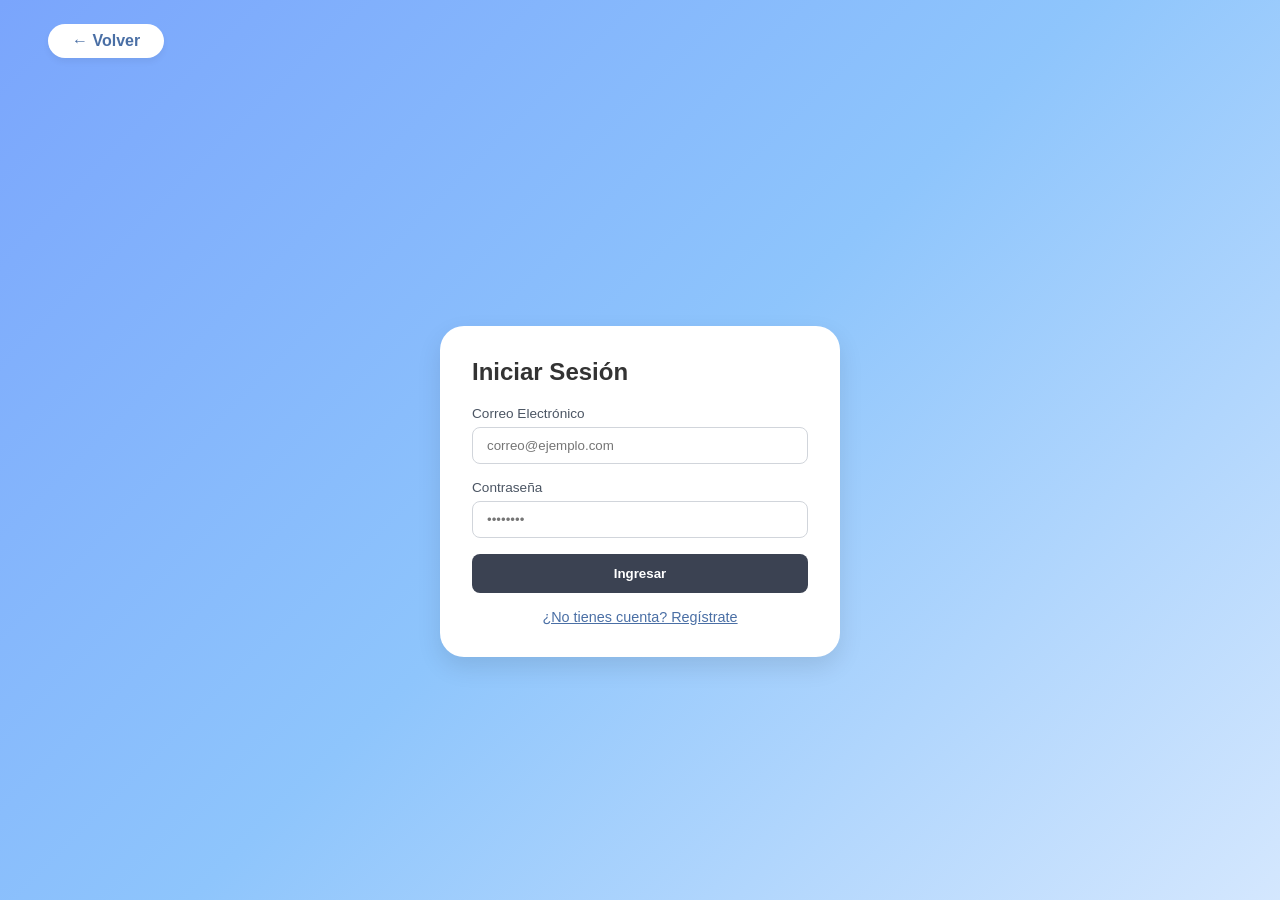
==== auth.html @ fa8da9c6 "first commit" ====
<!DOCTYPE html>
<html lang="es">
<head>
    <meta charset="UTF-8">
    <meta name="viewport" content="width=device-width, initial-scale=1.0">
    <title>Acceso / Registro</title>
    <link rel="stylesheet" href="css/styles.css">
</head>
<body>
    <header class="navbar">
        <a href="index.html" class="brand-capsule">&larr; Volver</a>
    </header>

    <div class="card-auth">
        <h2 id="auth-title" style="margin-bottom: 20px;">Iniciar Sesión</h2>
        
        <form id="auth-form">
            <div class="form-group">
                <label for="email">Correo Electrónico</label>
                <input type="email" id="email" required placeholder="correo@ejemplo.com">
            </div>
            <div class="form-group">
                <label for="password">Contraseña</label>
                <input type="password" id="password" required placeholder="••••••••">
            </div>
            
            <button type="submit" class="btn-primary" id="btn-submit">Ingresar</button>
        </form>

        <p style="margin-top: 16px; font-size: 0.9rem; text-align: center;">
            <a href="#" id="toggle-auth" style="color: #4a6fa5;">¿No tienes cuenta? Regístrate</a>
        </p>
    </div>

    <script src="js/config.js"></script>
    <script src="js/auth.js"></script>
</body>
</html>
---- css/styles.css ----
* {
    margin: 0;
    padding: 0;
    box-sizing: border-box;
    font-family: 'Segoe UI', Tahoma, Geneva, Verdana, sans-serif;
}

body {
    min-height: 100vh;
    /* Fondo degradado suave en tonos azules como en el Figma */
    background: linear-gradient(135deg, #7aa5fc 0%, #8ec5fc 50%, #d4e7fe 100%);
    display: flex;
    flex-direction: column;
    color: #333;
}

/* Barra superior */
.navbar {
    display: flex;
    justify-content: space-between;
    align-items: center;
    padding: 24px 48px;
}

.brand-capsule {
    background-color: #ffffff;
    padding: 8px 24px;
    border-radius: 20px;
    font-weight: 700;
    color: #4a6fa5;
    text-decoration: none;
    box-shadow: 0 4px 6px rgba(0, 0, 0, 0.05);
}

.avatar-circle {
    width: 44px;
    height: 44px;
    background-color: #15a521;
    border-radius: 50%;
    cursor: pointer;
    transition: transform 0.2s;
    border: none;
}

.avatar-circle:hover {
    transform: scale(1.05);
}

/* Contenedor Principal (Main Layout) */
.main-container {
    flex: 1;
    display: flex;
    align-items: center;
    justify-content: center;
    gap: 48px;
    padding: 24px 48px 64px 48px;
}

.preview-card {
    width: 320px;
    height: 320px;
    background-image: url('../assets/Logo.jpg');
    background-size: contain;
    background-repeat: no-repeat;
    background-position: center;
    border-radius: 36px;
    box-shadow: 0 12px 24px rgba(0, 0, 0, 0.15);
    display: flex;
    align-items: center;
    justify-content: center;
}

/* Bloques de la derecha */
.content-right {
    display: flex;
    flex-direction: column;
    gap: 16px;
    max-width: 460px;
    width: 100%;
}

.pill-small {
    background-color: #e5e7eb;
    height: 18px;
    width: 70%;
    border-radius: 9px;
}

.card-block {
    background-color: #e5e7eb;
    height: 60px;
    border-radius: 12px;
    display: flex;
    align-items: center;
    padding: 0 20px;
    font-weight: 600;
    color: #4b5563;
    text-decoration: none;
    box-shadow: 0 2px 4px rgba(0, 0, 0, 0.04);
}

/* Sección inferior con degradado a blanco */
section {
    width: 100%;
    background: linear-gradient(180deg, rgba(255, 255, 255, 0) 0%, rgba(255, 255, 255, 0.7) 35%, #ffffff 70%, #ffffff 100%);
    padding: 80px 48px;
    display: flex;
    justify-content: center;
    align-items: center;
    min-height: 400px;
    color: #2e384d;
}

/* Vistas de Login / Dashboard */
.card-auth {
    background: #ffffff;
    padding: 32px;
    border-radius: 24px;
    width: 100%;
    max-width: 400px;
    margin: auto;
    box-shadow: 0 10px 25px rgba(0, 0, 0, 0.1);
}

.form-group {
    margin-bottom: 16px;
}

.form-group label {
    display: block;
    margin-bottom: 6px;
    font-size: 0.85rem;
    color: #4b5563;
}

.form-group input {
    width: 100%;
    padding: 10px 14px;
    border: 1px solid #d1d5db;
    border-radius: 8px;
}

.btn-primary {
    width: 100%;
    padding: 12px;
    background-color: #3b4252;
    color: #ffffff;
    border: none;
    border-radius: 8px;
    cursor: pointer;
    font-weight: 600;
}
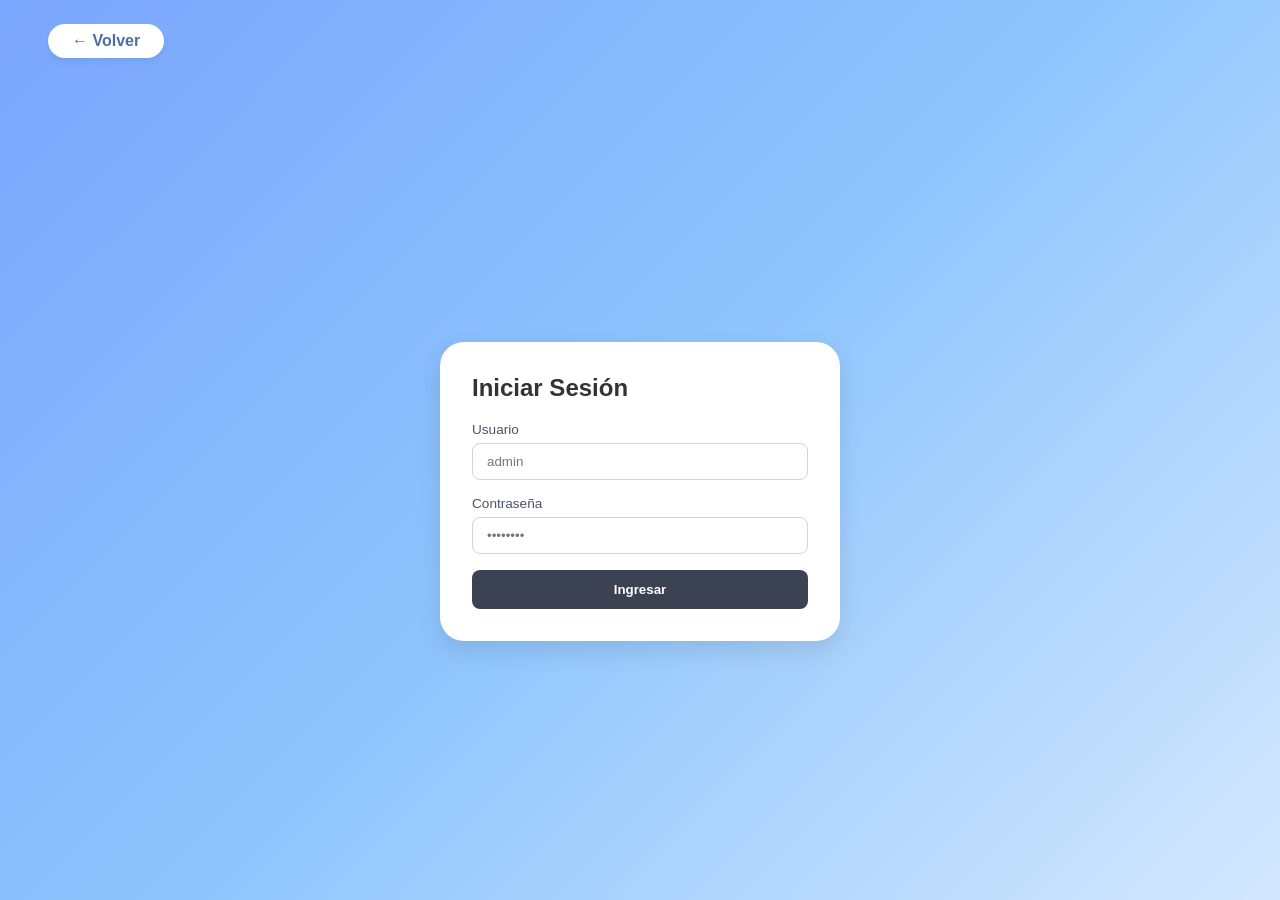
==== commit daed12bd: "add auth and config" ====
--- a/auth.html
+++ b/auth.html
@@ -3,7 +3,7 @@
 <head>
     <meta charset="UTF-8">
     <meta name="viewport" content="width=device-width, initial-scale=1.0">
-    <title>Acceso / Registro</title>
+    <title>Acceso al Sistema</title>
     <link rel="stylesheet" href="css/styles.css">
 </head>
 <body>
@@ -16,23 +16,22 @@
         
         <form id="auth-form">
             <div class="form-group">
-                <label for="email">Correo Electrónico</label>
-                <input type="email" id="email" required placeholder="correo@ejemplo.com">
+                <label for="username">Usuario</label>
+                <input type="text" id="username" required placeholder="admin">
             </div>
             <div class="form-group">
                 <label for="password">Contraseña</label>
                 <input type="password" id="password" required placeholder="••••••••">
             </div>
-            
+
             <button type="submit" class="btn-primary" id="btn-submit">Ingresar</button>
+
+            <!-- Mensaje de error debajo del botón -->
+            <p id="error-message" style="color: #e63946; font-size: 0.9rem; margin-top: 14px; text-align: center; display: none; font-weight: 500;"></p>
         </form>
-
-        <p style="margin-top: 16px; font-size: 0.9rem; text-align: center;">
-            <a href="#" id="toggle-auth" style="color: #4a6fa5;">¿No tienes cuenta? Regístrate</a>
-        </p>
     </div>
 
-    <script src="js/config.js"></script>
-    <script src="js/auth.js"></script>
+    <script src="script/config.js"></script>
+    <script src="script/auth.js"></script>
 </body>
 </html>
--- a/css/styles.css
+++ b/css/styles.css
@@ -149,4 +149,5 @@
     border-radius: 8px;
     cursor: pointer;
     font-weight: 600;
-}+}
+
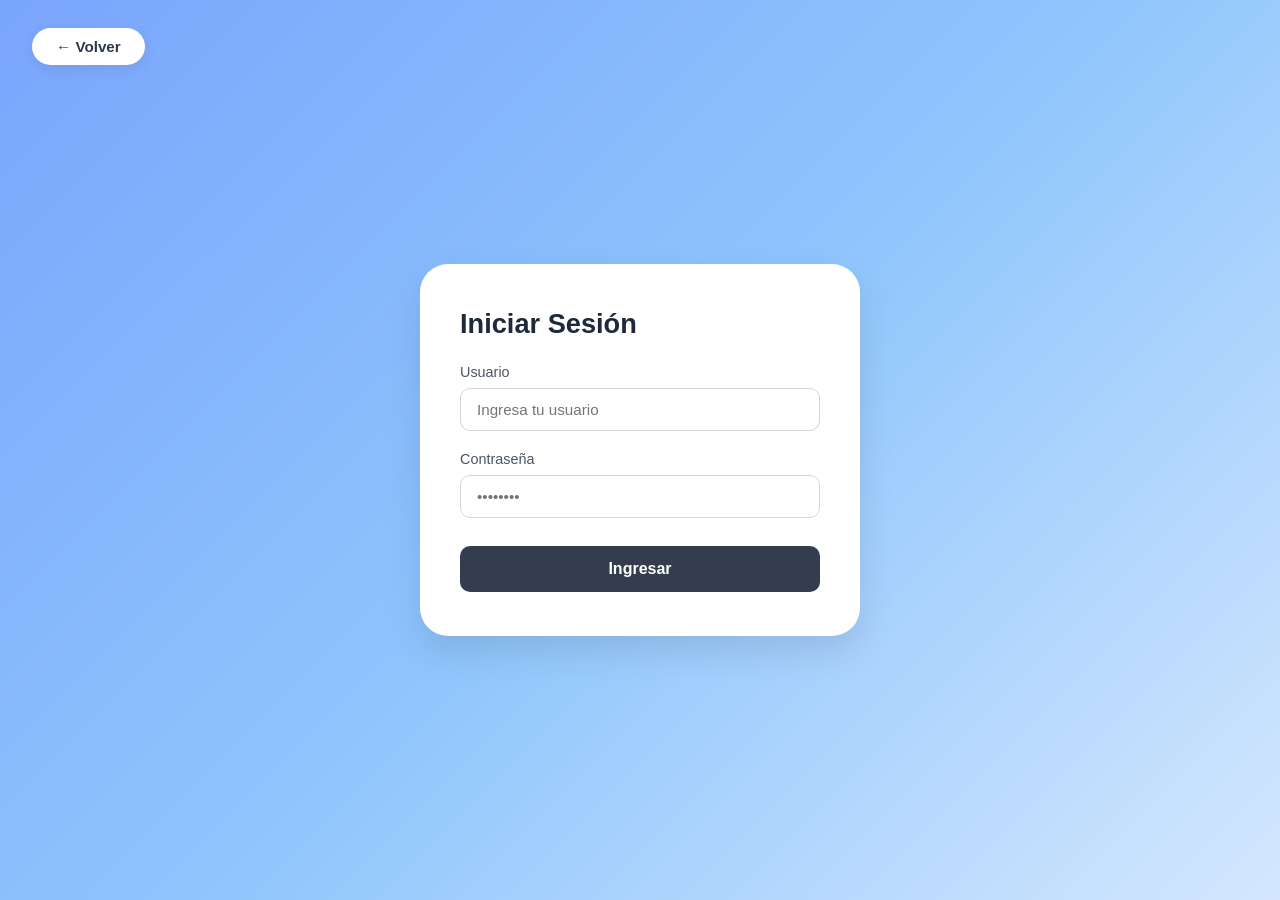
==== commit 7ee6b711: "Add files and js" ====
--- a/auth.html
+++ b/auth.html
@@ -1,37 +1,38 @@
 <!DOCTYPE html>
 <html lang="es">
 <head>
-    <meta charset="UTF-8">
-    <meta name="viewport" content="width=device-width, initial-scale=1.0">
-    <title>Acceso al Sistema</title>
-    <link rel="stylesheet" href="css/styles.css">
+  <meta charset="UTF-8">
+  <meta name="viewport" content="width=device-width, initial-scale=1.0">
+  <title>Iniciar Sesión</title>
+  <link rel="stylesheet" href="css/styles.css">
 </head>
-<body>
-    <header class="navbar">
-        <a href="index.html" class="brand-capsule">&larr; Volver</a>
-    </header>
+<body class="auth-page">
 
-    <div class="card-auth">
-        <h2 id="auth-title" style="margin-bottom: 20px;">Iniciar Sesión</h2>
-        
-        <form id="auth-form">
-            <div class="form-group">
-                <label for="username">Usuario</label>
-                <input type="text" id="username" required placeholder="admin">
-            </div>
-            <div class="form-group">
-                <label for="password">Contraseña</label>
-                <input type="password" id="password" required placeholder="••••••••">
-            </div>
+  <!-- Botón Volver arriba a la izquierda -->
+  <a href="index.html" class="btn-volver">← Volver</a>
 
-            <button type="submit" class="btn-primary" id="btn-submit">Ingresar</button>
+  <!-- Contenedor central -->
+  <main class="auth-container">
+    <form id="auth-form" class="auth-card">
+      <h1 class="auth-title">Iniciar Sesión</h1>
 
-            <!-- Mensaje de error debajo del botón -->
-            <p id="error-message" style="color: #e63946; font-size: 0.9rem; margin-top: 14px; text-align: center; display: none; font-weight: 500;"></p>
-        </form>
-    </div>
+      <div class="form-group">
+        <label for="username">Usuario</label>
+        <input type="text" id="username" name="username" placeholder="Ingresa tu usuario" required autocomplete="username">
+      </div>
 
-    <script src="script/config.js"></script>
-    <script src="script/auth.js"></script>
+      <div class="form-group">
+        <label for="password">Contraseña</label>
+        <input type="password" id="password" name="password" placeholder="••••••••" required autocomplete="current-password">
+      </div>
+
+      <div id="error-message" class="error-message"></div>
+
+      <button type="submit" id="btn-submit" class="btn-submit">Ingresar</button>
+    </form>
+  </main>
+
+  <script src="script/config.js"></script>
+  <script src="script/auth.js"></script>
 </body>
 </html>
--- a/css/styles.css
+++ b/css/styles.css
@@ -1,153 +1,409 @@
 * {
-    margin: 0;
-    padding: 0;
-    box-sizing: border-box;
-    font-family: 'Segoe UI', Tahoma, Geneva, Verdana, sans-serif;
+  margin: 0;
+  padding: 0;
+  box-sizing: border-box;
+  font-family: 'Segoe UI', Tahoma, Geneva, Verdana, sans-serif;
 }
 
 body {
-    min-height: 100vh;
-    /* Fondo degradado suave en tonos azules como en el Figma */
-    background: linear-gradient(135deg, #7aa5fc 0%, #8ec5fc 50%, #d4e7fe 100%);
-    display: flex;
+  min-height: 100vh;
+  background: linear-gradient(135deg, #7aa5fc 0%, #8ec5fc 50%, #d4e7fe 100%);
+  display: flex;
+  flex-direction: column;
+  color: #333;
+  position: relative;
+}
+
+/* =========================================
+   BARRA SUPERIOR Y MENÚ SANDWICH (INDEX)
+   ========================================= */
+.navbar {
+  display: flex;
+  justify-content: flex-end;
+  align-items: center;
+  padding: 24px 48px;
+  position: relative;
+  width: 100%;
+}
+
+.menu-container {
+  position: relative;
+}
+
+/* Botón circular verde con sandwich de 3 líneas */
+.avatar-circle {
+  width: 44px;
+  height: 44px;
+  background-color: #15a521;
+  border-radius: 50%;
+  cursor: pointer;
+  border: none;
+  display: flex;
+  justify-content: center;
+  align-items: center;
+  position: relative;
+  transition: transform 0.2s, box-shadow 0.2s;
+  box-shadow: 0 4px 10px rgba(21, 165, 33, 0.3);
+}
+
+/* 3 barras horizontales blancas */
+.avatar-circle::before {
+  content: '';
+  width: 20px;
+  height: 2.5px;
+  background-color: #ffffff;
+  border-radius: 2px;
+  box-shadow: 0 -6px 0 #ffffff, 0 6px 0 #ffffff;
+  transition: transform 0.2s;
+}
+
+.avatar-circle:hover {
+  transform: scale(1.08);
+  box-shadow: 0 6px 14px rgba(21, 165, 33, 0.45);
+}
+
+/* Menú flotante */
+.dropdown-menu {
+  position: absolute;
+  top: 54px;
+  right: 0;
+  background: #ffffff;
+  min-width: 200px;
+  border-radius: 16px;
+  box-shadow: 0 10px 30px rgba(0, 0, 0, 0.15);
+  padding: 8px;
+  display: none;
+  flex-direction: column;
+  z-index: 1000;
+  border: 1px solid rgba(0, 0, 0, 0.05);
+}
+
+.dropdown-menu.active {
+  display: flex;
+  animation: fadeIn 0.2s ease-out;
+}
+
+@keyframes fadeIn {
+  from {
+    opacity: 0;
+    transform: translateY(-8px);
+  }
+  to {
+    opacity: 1;
+    transform: translateY(0);
+  }
+}
+
+.dropdown-item {
+  display: flex;
+  align-items: center;
+  gap: 12px;
+  padding: 10px 16px;
+  text-decoration: none;
+  color: #374151;
+  font-size: 0.95rem;
+  font-weight: 500;
+  border-radius: 10px;
+  transition: background 0.15s, color 0.15s;
+}
+
+.dropdown-item svg {
+  width: 18px;
+  height: 18px;
+}
+
+.dropdown-item:hover {
+  background-color: #f3f4f6;
+  color: #15a521;
+}
+
+.dropdown-divider {
+  height: 1px;
+  background: #e5e7eb;
+  margin: 6px 0;
+}
+
+.dropdown-item-login {
+  color: #2563eb;
+  font-weight: 600;
+}
+
+.dropdown-item-login:hover {
+  background-color: #eff6ff;
+  color: #1d4ed8;
+}
+
+/* =========================================
+   ELEMENTOS PRINCIPALES DE INDEX.HTML
+   ========================================= */
+.main-container {
+  flex: 1;
+  display: flex;
+  align-items: center;
+  justify-content: center;
+  gap: 48px;
+  padding: 40px 48px 80px 48px;
+}
+
+.preview-card {
+  width: 260px;
+  height: 260px;
+  background-image: url('../assets/icono_safo.png');
+  background-size: contain;
+  background-repeat: no-repeat;
+  background-position: center;
+  border-radius: 40px;
+  box-shadow: 0 16px 36px rgba(0, 0, 0, 0.15);
+  display: flex;
+  align-items: center;
+  justify-content: center;
+  flex-shrink: 0;
+}
+
+/* Bloque de marca SAFO */
+.brand-block {
+  display: flex;
+  flex-direction: column;
+  justify-content: center;
+  align-items: flex-start;
+}
+
+.brand-title {
+  font-size: 5.2rem;
+  font-weight: 800;
+  color: #111827;
+  letter-spacing: 0.12em;
+  line-height: 1;
+  margin: 0;
+  font-family: system-ui, -apple-system, BlinkMacSystemFont, 'Segoe UI', Roboto, sans-serif;
+}
+
+/* Línea tricolor decorativa (Naranja, Azul, Verde) */
+.brand-divider {
+  display: flex;
+  align-items: center;
+  gap: 8px;
+  margin-top: 14px;
+  margin-bottom: 14px;
+}
+
+.brand-divider .bar-orange {
+  width: 95px;
+  height: 7px;
+  background-color: #f59e0b;
+  border-radius: 4px;
+}
+
+.brand-divider .bar-blue {
+  width: 40px;
+  height: 7px;
+  background-color: #2563eb;
+  border-radius: 4px;
+}
+
+.brand-divider .bar-green {
+  width: 14px;
+  height: 7px;
+  background-color: #22c55e;
+  border-radius: 4px;
+}
+
+.brand-subtitle {
+  font-size: 1.05rem;
+  color: #4b5563;
+  font-weight: 500;
+  letter-spacing: 0.02em;
+  margin: 0;
+}
+
+/* =========================================
+   SECCIONES INFORMATIVAS (SIN CORTE VISUAL)
+   ========================================= */
+
+/* Primera sección: Fundido gradual del azul al blanco */
+#licencia.info-section {
+  width: 100%;
+  background: linear-gradient(180deg, rgba(255, 255, 255, 0) 0%, rgba(255, 255, 255, 0.6) 40%, #ffffff 85%, #ffffff 100%);
+  padding: 100px 48px 60px 48px;
+  display: flex;
+  justify-content: center;
+  align-items: center;
+  color: #2e384d;
+}
+
+/* Segunda sección: Fondo blanco sólido y continuo */
+#contacto.info-section {
+  width: 100%;
+  background-color: #ffffff;
+  padding: 60px 48px 100px 48px;
+  display: flex;
+  justify-content: center;
+  align-items: center;
+  color: #2e384d;
+}
+
+.info-content {
+  max-width: 680px;
+  text-align: center;
+}
+
+.info-content h1 {
+  font-size: 2rem;
+  font-weight: 700;
+  margin-bottom: 1rem;
+  color: #1e293b;
+}
+
+.info-content p {
+  line-height: 1.6;
+  color: #4b5563;
+  font-size: 1rem;
+}
+
+/* =========================================
+   DISEÑO AUTH.HTML (TARJETA BLANCA FLOTANTE)
+   ========================================= */
+.auth-page {
+  position: relative;
+  min-height: 100vh;
+  display: flex;
+  align-items: center;
+  justify-content: center;
+}
+
+/* Botón píldora Volver */
+.btn-volver,
+a[href="index.html"].btn-volver {
+  position: absolute;
+  top: 28px;
+  left: 32px;
+  background-color: #ffffff;
+  color: #2e384d;
+  padding: 10px 24px;
+  border-radius: 9999px;
+  font-weight: 600;
+  font-size: 0.95rem;
+  text-decoration: none;
+  box-shadow: 0 4px 14px rgba(0, 0, 0, 0.08);
+  display: inline-flex;
+  align-items: center;
+  gap: 6px;
+  transition: transform 0.15s, box-shadow 0.15s;
+  z-index: 100;
+}
+
+.btn-volver:hover {
+  transform: translateY(-1px);
+  box-shadow: 0 6px 18px rgba(0, 0, 0, 0.12);
+}
+
+.auth-container {
+  width: 100%;
+  display: flex;
+  justify-content: center;
+  align-items: center;
+  padding: 24px;
+}
+
+/* Tarjeta flotante blanca */
+.auth-card {
+  background: #ffffff;
+  width: 100%;
+  max-width: 440px;
+  padding: 44px 40px;
+  border-radius: 28px;
+  box-shadow: 0 16px 36px rgba(0, 0, 0, 0.1);
+  display: flex;
+  flex-direction: column;
+  gap: 20px;
+}
+
+.auth-title {
+  font-size: 1.7rem;
+  font-weight: 700;
+  color: #1e293b;
+  margin-bottom: 4px;
+  text-align: left;
+}
+
+.form-group {
+  display: flex;
+  flex-direction: column;
+  gap: 8px;
+}
+
+.form-group label {
+  font-size: 0.9rem;
+  font-weight: 500;
+  color: #4b5563;
+  margin: 0;
+  text-align: left;
+}
+
+.form-group input {
+  width: 100%;
+  padding: 12px 16px;
+  border: 1px solid #d1d5db;
+  border-radius: 10px;
+  font-size: 0.95rem;
+  color: #1f2937;
+  outline: none;
+  background-color: #ffffff;
+  transition: border-color 0.2s, box-shadow 0.2s;
+}
+
+.form-group input:focus {
+  border-color: #3b82f6;
+  box-shadow: 0 0 0 3px rgba(59, 130, 246, 0.15);
+}
+
+/* Botón oscuro Ingresar */
+.btn-submit {
+  background-color: #333d4d;
+  color: #ffffff;
+  padding: 14px;
+  border: none;
+  border-radius: 10px;
+  font-size: 1rem;
+  font-weight: 600;
+  cursor: pointer;
+  margin-top: 8px;
+  transition: background-color 0.2s, transform 0.1s;
+}
+
+.btn-submit:hover {
+  background-color: #252d3a;
+}
+
+.btn-submit:active {
+  transform: scale(0.99);
+}
+
+.btn-submit:disabled {
+  background-color: #94a3b8;
+  cursor: not-allowed;
+}
+
+.error-message {
+  display: none;
+  background-color: #fee2e2;
+  color: #b91c1c;
+  padding: 10px 14px;
+  border-radius: 8px;
+  font-size: 0.88rem;
+  text-align: center;
+  border: 1px solid #fecaca;
+}
+
+/* Responsive */
+@media (max-width: 768px) {
+  .main-container {
     flex-direction: column;
-    color: #333;
-}
-
-/* Barra superior */
-.navbar {
-    display: flex;
-    justify-content: space-between;
+    text-align: center;
+    gap: 24px;
+  }
+
+  .brand-block {
     align-items: center;
-    padding: 24px 48px;
-}
-
-.brand-capsule {
-    background-color: #ffffff;
-    padding: 8px 24px;
-    border-radius: 20px;
-    font-weight: 700;
-    color: #4a6fa5;
-    text-decoration: none;
-    box-shadow: 0 4px 6px rgba(0, 0, 0, 0.05);
-}
-
-.avatar-circle {
-    width: 44px;
-    height: 44px;
-    background-color: #15a521;
-    border-radius: 50%;
-    cursor: pointer;
-    transition: transform 0.2s;
-    border: none;
-}
-
-.avatar-circle:hover {
-    transform: scale(1.05);
-}
-
-/* Contenedor Principal (Main Layout) */
-.main-container {
-    flex: 1;
-    display: flex;
-    align-items: center;
-    justify-content: center;
-    gap: 48px;
-    padding: 24px 48px 64px 48px;
-}
-
-.preview-card {
-    width: 320px;
-    height: 320px;
-    background-image: url('../assets/Logo.jpg');
-    background-size: contain;
-    background-repeat: no-repeat;
-    background-position: center;
-    border-radius: 36px;
-    box-shadow: 0 12px 24px rgba(0, 0, 0, 0.15);
-    display: flex;
-    align-items: center;
-    justify-content: center;
-}
-
-/* Bloques de la derecha */
-.content-right {
-    display: flex;
-    flex-direction: column;
-    gap: 16px;
-    max-width: 460px;
-    width: 100%;
-}
-
-.pill-small {
-    background-color: #e5e7eb;
-    height: 18px;
-    width: 70%;
-    border-radius: 9px;
-}
-
-.card-block {
-    background-color: #e5e7eb;
-    height: 60px;
-    border-radius: 12px;
-    display: flex;
-    align-items: center;
-    padding: 0 20px;
-    font-weight: 600;
-    color: #4b5563;
-    text-decoration: none;
-    box-shadow: 0 2px 4px rgba(0, 0, 0, 0.04);
-}
-
-/* Sección inferior con degradado a blanco */
-section {
-    width: 100%;
-    background: linear-gradient(180deg, rgba(255, 255, 255, 0) 0%, rgba(255, 255, 255, 0.7) 35%, #ffffff 70%, #ffffff 100%);
-    padding: 80px 48px;
-    display: flex;
-    justify-content: center;
-    align-items: center;
-    min-height: 400px;
-    color: #2e384d;
-}
-
-/* Vistas de Login / Dashboard */
-.card-auth {
-    background: #ffffff;
-    padding: 32px;
-    border-radius: 24px;
-    width: 100%;
-    max-width: 400px;
-    margin: auto;
-    box-shadow: 0 10px 25px rgba(0, 0, 0, 0.1);
-}
-
-.form-group {
-    margin-bottom: 16px;
-}
-
-.form-group label {
-    display: block;
-    margin-bottom: 6px;
-    font-size: 0.85rem;
-    color: #4b5563;
-}
-
-.form-group input {
-    width: 100%;
-    padding: 10px 14px;
-    border: 1px solid #d1d5db;
-    border-radius: 8px;
-}
-
-.btn-primary {
-    width: 100%;
-    padding: 12px;
-    background-color: #3b4252;
-    color: #ffffff;
-    border: none;
-    border-radius: 8px;
-    cursor: pointer;
-    font-weight: 600;
-}
-
+  }
+}
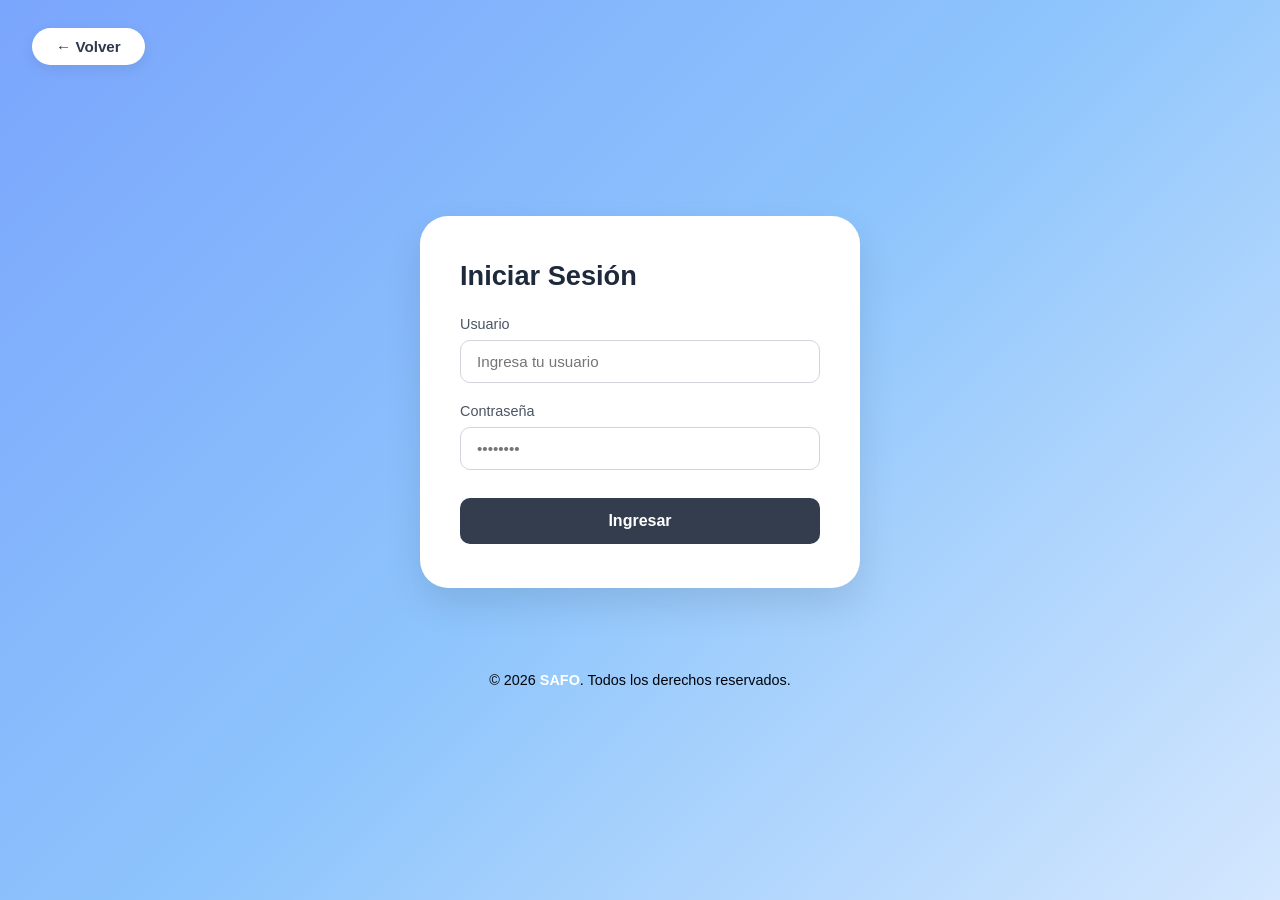
==== commit edfbea9b: "add files" ====
--- a/auth.html
+++ b/auth.html
@@ -32,6 +32,39 @@
     </form>
   </main>
 
+<style>
+    .main-footer { /* Fondo oscuro / negro */
+        color: #ffffff;
+        text-align: center;
+        padding: 20px 16px;
+        margin-top: 40px;
+        font-size: 0.9rem;
+    }
+
+    .main-footer p {
+        margin: 0;
+        color: #00040a;
+    }
+
+    .main-footer strong {
+        color: #ffffff;
+    }
+</style>
+
+<footer class="main-footer">
+    <p>&copy; <span id="copyrightYear"></span> <strong>SAFO</strong>. Todos los derechos reservados.</p>
+</footer>
+
+<script>
+    // Inserción dinámica del año actual
+    document.addEventListener('DOMContentLoaded', () => {
+        const yearSpan = document.getElementById('copyrightYear');
+        if (yearSpan) {
+            yearSpan.textContent = new Date().getFullYear();
+        }
+    });
+</script>
+
   <script src="script/config.js"></script>
   <script src="script/auth.js"></script>
 </body>
